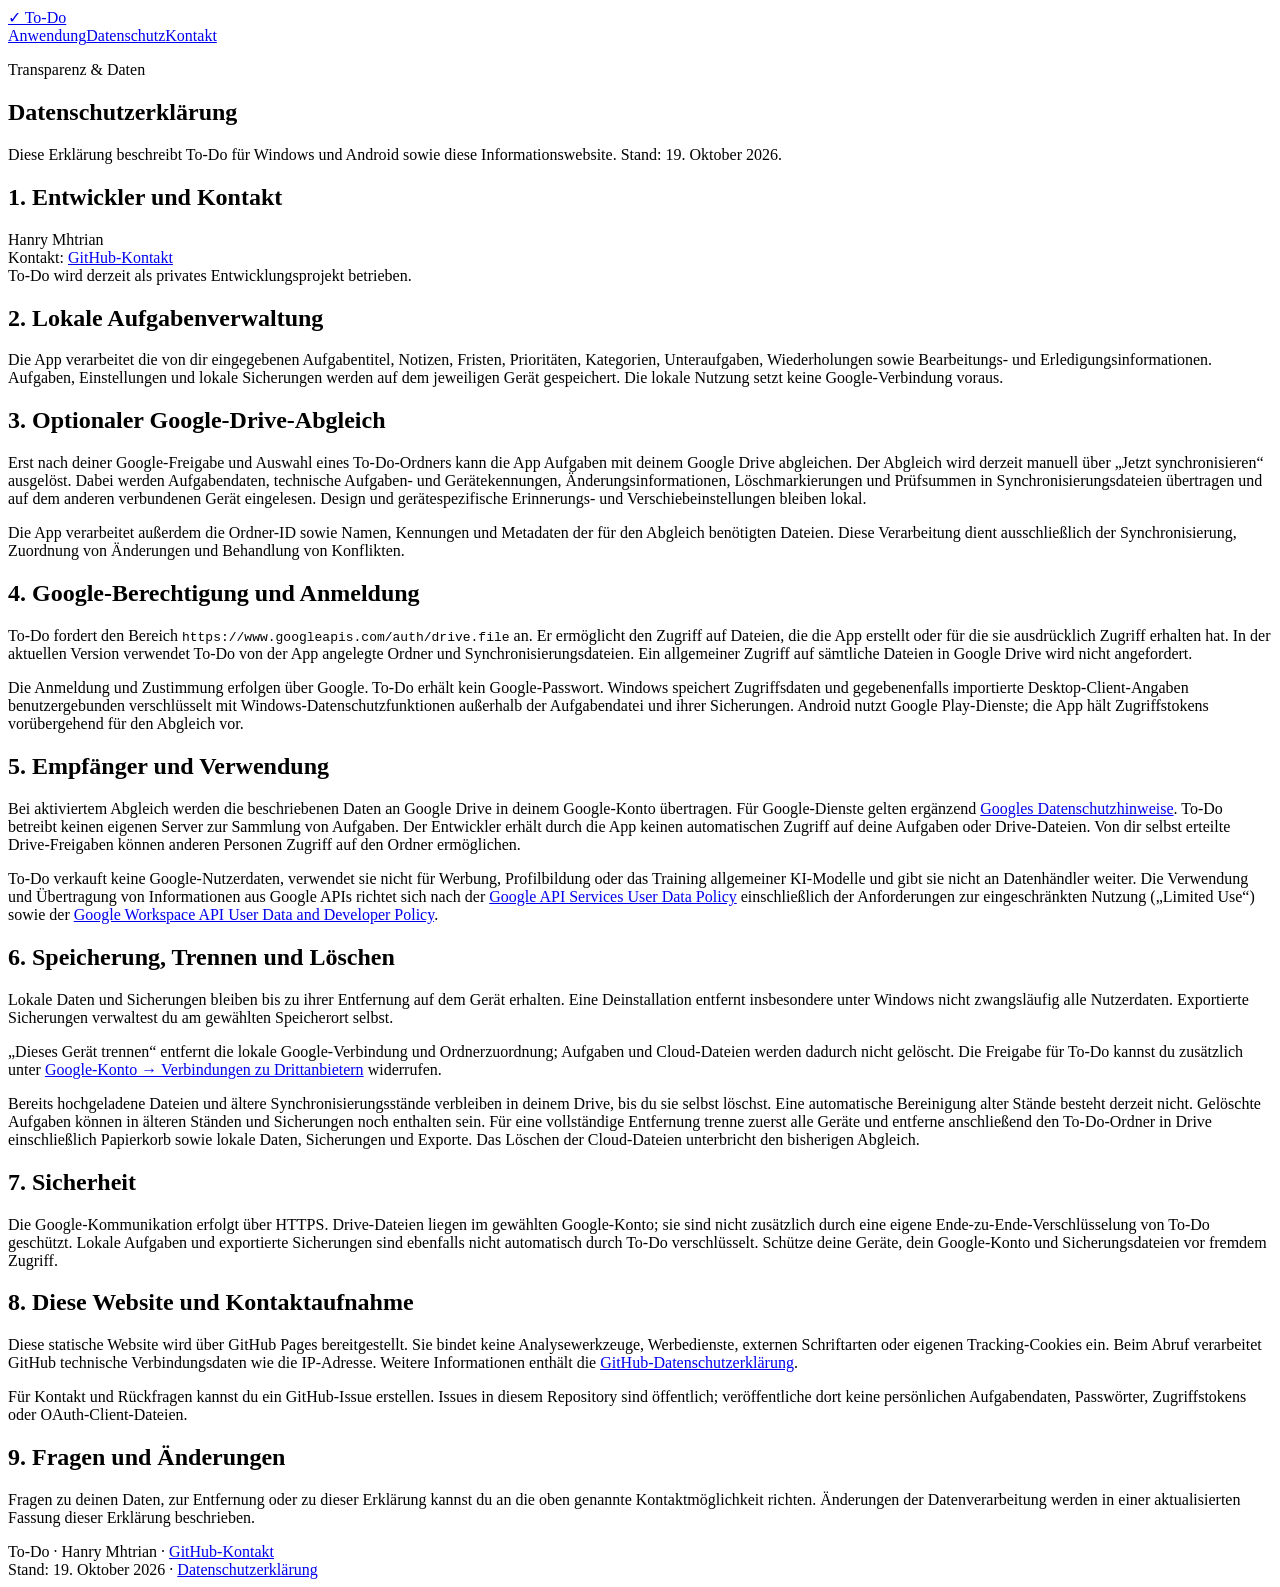
==== datenschutz.html @ 0452b4ba "Add public To-Do app information without private contact data" ====
<!doctype html><html lang="de"><head><meta charset="utf-8"><meta name="viewport" content="width=device-width,initial-scale=1"><meta name="description" content="To-Do für Windows und Android – Aufgabenverwaltung und optionaler Abgleich über das eigene Google Drive."><title>Datenschutzerklärung · To-Do</title><link rel="stylesheet" href="style.css"></head><body><header><a class="brand" href="./">✓ To-Do</a><nav aria-label="Hauptnavigation"><a href="./">Anwendung</a><a href="datenschutz.html">Datenschutz</a><a href="https://github.com/MhtrHan/to-do-app-info/issues">Kontakt</a></nav></header><main><article><p class="tag">Transparenz &amp; Daten</p><h1>Datenschutzerklärung</h1><p>Diese Erklärung beschreibt To-Do für Windows und Android sowie diese Informationswebsite. Stand: 19. Oktober 2026.</p><h2>1. Entwickler und Kontakt</h2><p>Hanry Mhtrian<br>Kontakt: <a href="https://github.com/MhtrHan/to-do-app-info/issues">GitHub-Kontakt</a><br>To-Do wird derzeit als privates Entwicklungsprojekt betrieben.</p><h2>2. Lokale Aufgabenverwaltung</h2><p>Die App verarbeitet die von dir eingegebenen Aufgabentitel, Notizen, Fristen, Prioritäten, Kategorien, Unteraufgaben, Wiederholungen sowie Bearbeitungs- und Erledigungsinformationen. Aufgaben, Einstellungen und lokale Sicherungen werden auf dem jeweiligen Gerät gespeichert. Die lokale Nutzung setzt keine Google-Verbindung voraus.</p><h2>3. Optionaler Google-Drive-Abgleich</h2><p>Erst nach deiner Google-Freigabe und Auswahl eines To-Do-Ordners kann die App Aufgaben mit deinem Google Drive abgleichen. Der Abgleich wird derzeit manuell über „Jetzt synchronisieren“ ausgelöst. Dabei werden Aufgabendaten, technische Aufgaben- und Gerätekennungen, Änderungsinformationen, Löschmarkierungen und Prüfsummen in Synchronisierungsdateien übertragen und auf dem anderen verbundenen Gerät eingelesen. Design und gerätespezifische Erinnerungs- und Verschiebeinstellungen bleiben lokal.</p><p>Die App verarbeitet außerdem die Ordner-ID sowie Namen, Kennungen und Metadaten der für den Abgleich benötigten Dateien. Diese Verarbeitung dient ausschließlich der Synchronisierung, Zuordnung von Änderungen und Behandlung von Konflikten.</p><h2>4. Google-Berechtigung und Anmeldung</h2><p>To-Do fordert den Bereich <code>https://www.googleapis.com/auth/drive.file</code> an. Er ermöglicht den Zugriff auf Dateien, die die App erstellt oder für die sie ausdrücklich Zugriff erhalten hat. In der aktuellen Version verwendet To-Do von der App angelegte Ordner und Synchronisierungsdateien. Ein allgemeiner Zugriff auf sämtliche Dateien in Google Drive wird nicht angefordert.</p><p>Die Anmeldung und Zustimmung erfolgen über Google. To-Do erhält kein Google-Passwort. Windows speichert Zugriffsdaten und gegebenenfalls importierte Desktop-Client-Angaben benutzergebunden verschlüsselt mit Windows-Datenschutzfunktionen außerhalb der Aufgabendatei und ihrer Sicherungen. Android nutzt Google Play-Dienste; die App hält Zugriffstokens vorübergehend für den Abgleich vor.</p><h2>5. Empfänger und Verwendung</h2><p>Bei aktiviertem Abgleich werden die beschriebenen Daten an Google Drive in deinem Google-Konto übertragen. Für Google-Dienste gelten ergänzend <a href="https://policies.google.com/privacy">Googles Datenschutzhinweise</a>. To-Do betreibt keinen eigenen Server zur Sammlung von Aufgaben. Der Entwickler erhält durch die App keinen automatischen Zugriff auf deine Aufgaben oder Drive-Dateien. Von dir selbst erteilte Drive-Freigaben können anderen Personen Zugriff auf den Ordner ermöglichen.</p><p>To-Do verkauft keine Google-Nutzerdaten, verwendet sie nicht für Werbung, Profilbildung oder das Training allgemeiner KI-Modelle und gibt sie nicht an Datenhändler weiter. Die Verwendung und Übertragung von Informationen aus Google APIs richtet sich nach der <a href="https://developers.google.com/terms/api-services-user-data-policy">Google API Services User Data Policy</a> einschließlich der Anforderungen zur eingeschränkten Nutzung („Limited Use“) sowie der <a href="https://developers.google.com/workspace/workspace-api-user-data-developer-policy">Google Workspace API User Data and Developer Policy</a>.</p><h2>6. Speicherung, Trennen und Löschen</h2><p>Lokale Daten und Sicherungen bleiben bis zu ihrer Entfernung auf dem Gerät erhalten. Eine Deinstallation entfernt insbesondere unter Windows nicht zwangsläufig alle Nutzerdaten. Exportierte Sicherungen verwaltest du am gewählten Speicherort selbst.</p><p>„Dieses Gerät trennen“ entfernt die lokale Google-Verbindung und Ordnerzuordnung; Aufgaben und Cloud-Dateien werden dadurch nicht gelöscht. Die Freigabe für To-Do kannst du zusätzlich unter <a href="https://myaccount.google.com/connections">Google-Konto → Verbindungen zu Drittanbietern</a> widerrufen.</p><p>Bereits hochgeladene Dateien und ältere Synchronisierungsstände verbleiben in deinem Drive, bis du sie selbst löschst. Eine automatische Bereinigung alter Stände besteht derzeit nicht. Gelöschte Aufgaben können in älteren Ständen und Sicherungen noch enthalten sein. Für eine vollständige Entfernung trenne zuerst alle Geräte und entferne anschließend den To-Do-Ordner in Drive einschließlich Papierkorb sowie lokale Daten, Sicherungen und Exporte. Das Löschen der Cloud-Dateien unterbricht den bisherigen Abgleich.</p><h2>7. Sicherheit</h2><p>Die Google-Kommunikation erfolgt über HTTPS. Drive-Dateien liegen im gewählten Google-Konto; sie sind nicht zusätzlich durch eine eigene Ende-zu-Ende-Verschlüsselung von To-Do geschützt. Lokale Aufgaben und exportierte Sicherungen sind ebenfalls nicht automatisch durch To-Do verschlüsselt. Schütze deine Geräte, dein Google-Konto und Sicherungsdateien vor fremdem Zugriff.</p><h2>8. Diese Website und Kontaktaufnahme</h2><p>Diese statische Website wird über GitHub Pages bereitgestellt. Sie bindet keine Analysewerkzeuge, Werbedienste, externen Schriftarten oder eigenen Tracking-Cookies ein. Beim Abruf verarbeitet GitHub technische Verbindungsdaten wie die IP-Adresse. Weitere Informationen enthält die <a href="https://docs.github.com/en/site-policy/privacy-policies/github-general-privacy-statement">GitHub-Datenschutzerklärung</a>.</p><p>Für Kontakt und Rückfragen kannst du ein GitHub-Issue erstellen. Issues in diesem Repository sind öffentlich; veröffentliche dort keine persönlichen Aufgabendaten, Passwörter, Zugriffstokens oder OAuth-Client-Dateien.</p><h2>9. Fragen und Änderungen</h2><p>Fragen zu deinen Daten, zur Entfernung oder zu dieser Erklärung kannst du an die oben genannte Kontaktmöglichkeit richten. Änderungen der Datenverarbeitung werden in einer aktualisierten Fassung dieser Erklärung beschrieben.</p></article></main><footer>To-Do · Hanry Mhtrian · <a href="https://github.com/MhtrHan/to-do-app-info/issues">GitHub-Kontakt</a><br>Stand: 19. Oktober 2026 · <a href="datenschutz.html">Datenschutzerklärung</a></footer></body></html>
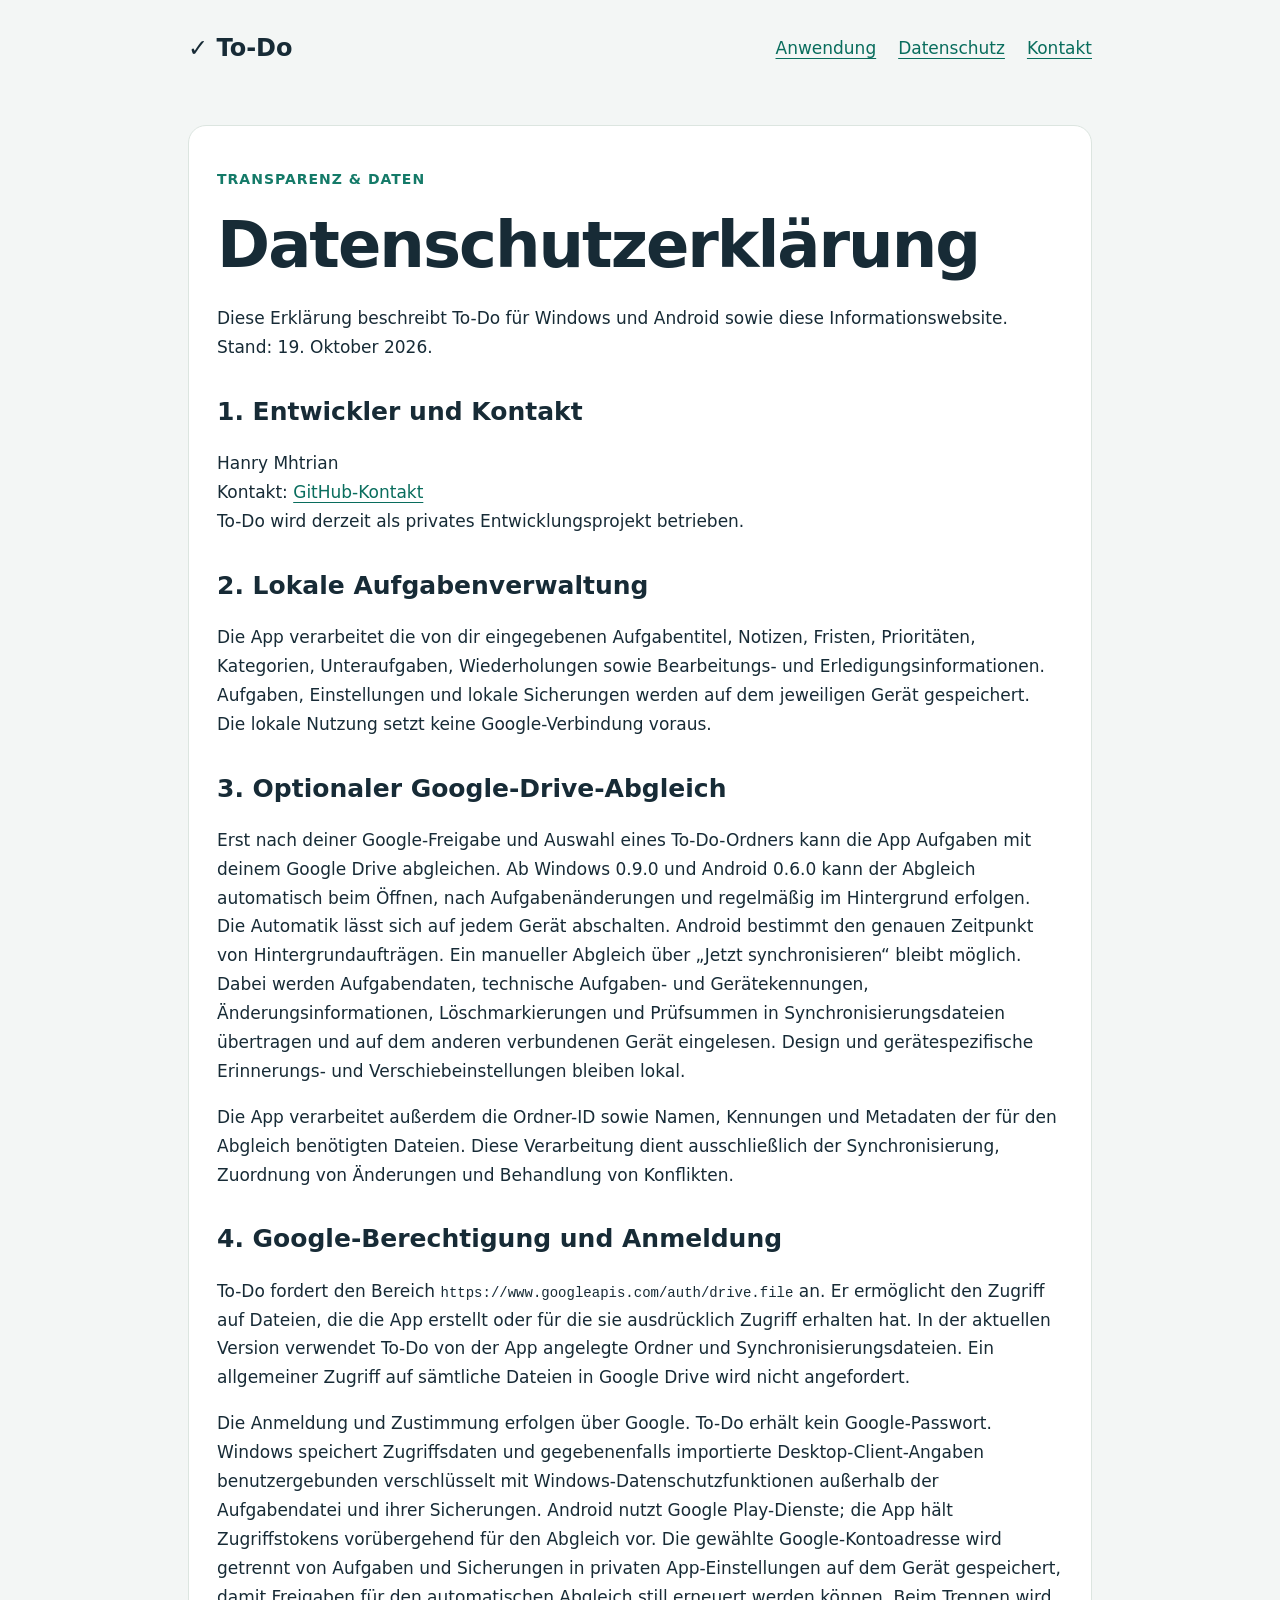
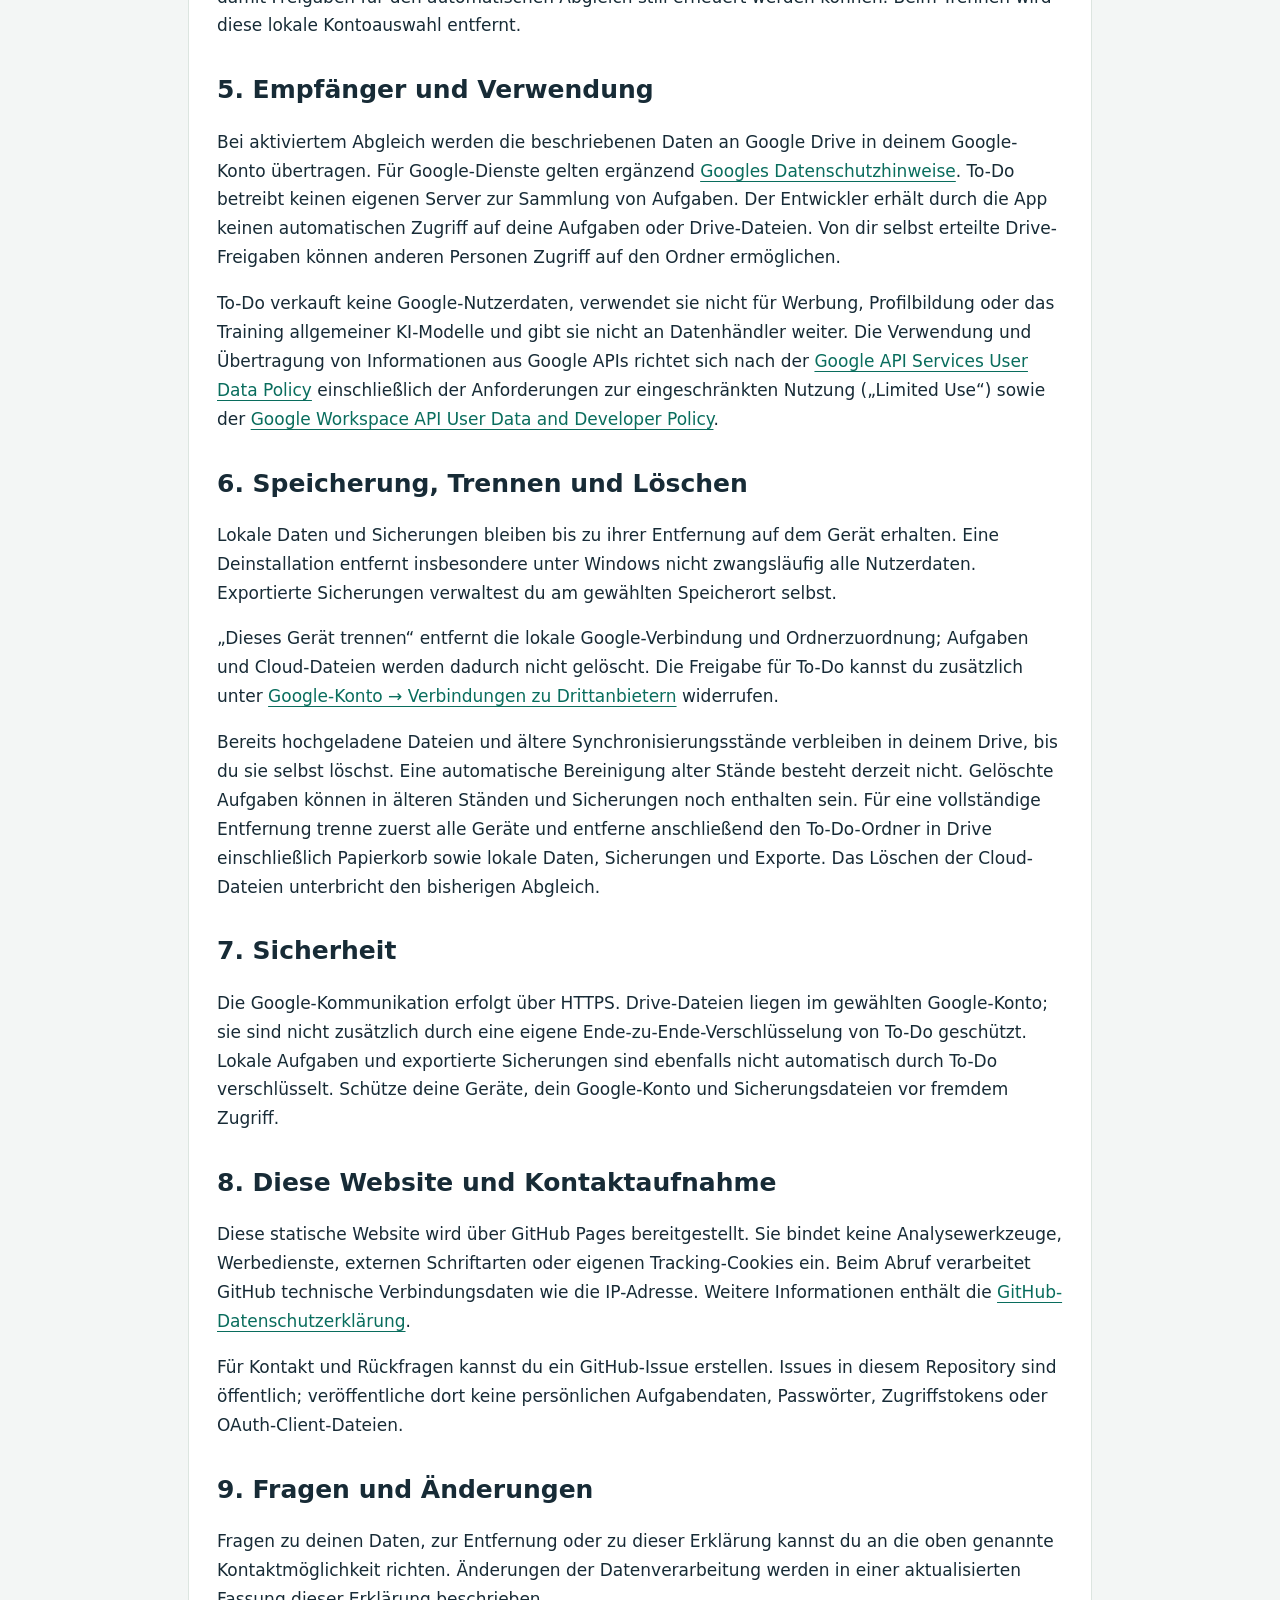
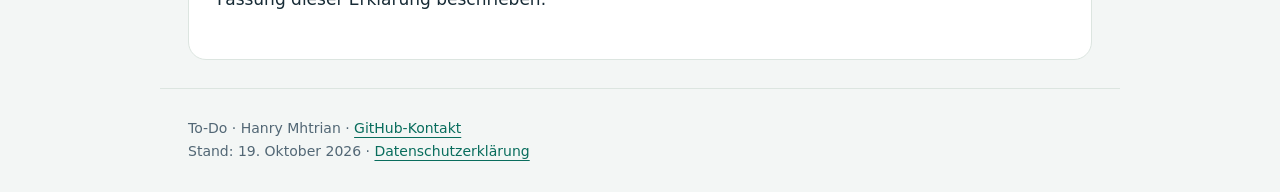
==== commit fd8a73c1: "Describe optional automatic synchronization and local account choice" ====
--- a/datenschutz.html
+++ b/datenschutz.html
@@ -1 +1 @@
-<!doctype html><html lang="de"><head><meta charset="utf-8"><meta name="viewport" content="width=device-width,initial-scale=1"><meta name="description" content="To-Do für Windows und Android – Aufgabenverwaltung und optionaler Abgleich über das eigene Google Drive."><title>Datenschutzerklärung · To-Do</title><link rel="stylesheet" href="style.css"></head><body><header><a class="brand" href="./">✓ To-Do</a><nav aria-label="Hauptnavigation"><a href="./">Anwendung</a><a href="datenschutz.html">Datenschutz</a><a href="https://github.com/MhtrHan/to-do-app-info/issues">Kontakt</a></nav></header><main><article><p class="tag">Transparenz &amp; Daten</p><h1>Datenschutzerklärung</h1><p>Diese Erklärung beschreibt To-Do für Windows und Android sowie diese Informationswebsite. Stand: 19. Oktober 2026.</p><h2>1. Entwickler und Kontakt</h2><p>Hanry Mhtrian<br>Kontakt: <a href="https://github.com/MhtrHan/to-do-app-info/issues">GitHub-Kontakt</a><br>To-Do wird derzeit als privates Entwicklungsprojekt betrieben.</p><h2>2. Lokale Aufgabenverwaltung</h2><p>Die App verarbeitet die von dir eingegebenen Aufgabentitel, Notizen, Fristen, Prioritäten, Kategorien, Unteraufgaben, Wiederholungen sowie Bearbeitungs- und Erledigungsinformationen. Aufgaben, Einstellungen und lokale Sicherungen werden auf dem jeweiligen Gerät gespeichert. Die lokale Nutzung setzt keine Google-Verbindung voraus.</p><h2>3. Optionaler Google-Drive-Abgleich</h2><p>Erst nach deiner Google-Freigabe und Auswahl eines To-Do-Ordners kann die App Aufgaben mit deinem Google Drive abgleichen. Der Abgleich wird derzeit manuell über „Jetzt synchronisieren“ ausgelöst. Dabei werden Aufgabendaten, technische Aufgaben- und Gerätekennungen, Änderungsinformationen, Löschmarkierungen und Prüfsummen in Synchronisierungsdateien übertragen und auf dem anderen verbundenen Gerät eingelesen. Design und gerätespezifische Erinnerungs- und Verschiebeinstellungen bleiben lokal.</p><p>Die App verarbeitet außerdem die Ordner-ID sowie Namen, Kennungen und Metadaten der für den Abgleich benötigten Dateien. Diese Verarbeitung dient ausschließlich der Synchronisierung, Zuordnung von Änderungen und Behandlung von Konflikten.</p><h2>4. Google-Berechtigung und Anmeldung</h2><p>To-Do fordert den Bereich <code>https://www.googleapis.com/auth/drive.file</code> an. Er ermöglicht den Zugriff auf Dateien, die die App erstellt oder für die sie ausdrücklich Zugriff erhalten hat. In der aktuellen Version verwendet To-Do von der App angelegte Ordner und Synchronisierungsdateien. Ein allgemeiner Zugriff auf sämtliche Dateien in Google Drive wird nicht angefordert.</p><p>Die Anmeldung und Zustimmung erfolgen über Google. To-Do erhält kein Google-Passwort. Windows speichert Zugriffsdaten und gegebenenfalls importierte Desktop-Client-Angaben benutzergebunden verschlüsselt mit Windows-Datenschutzfunktionen außerhalb der Aufgabendatei und ihrer Sicherungen. Android nutzt Google Play-Dienste; die App hält Zugriffstokens vorübergehend für den Abgleich vor.</p><h2>5. Empfänger und Verwendung</h2><p>Bei aktiviertem Abgleich werden die beschriebenen Daten an Google Drive in deinem Google-Konto übertragen. Für Google-Dienste gelten ergänzend <a href="https://policies.google.com/privacy">Googles Datenschutzhinweise</a>. To-Do betreibt keinen eigenen Server zur Sammlung von Aufgaben. Der Entwickler erhält durch die App keinen automatischen Zugriff auf deine Aufgaben oder Drive-Dateien. Von dir selbst erteilte Drive-Freigaben können anderen Personen Zugriff auf den Ordner ermöglichen.</p><p>To-Do verkauft keine Google-Nutzerdaten, verwendet sie nicht für Werbung, Profilbildung oder das Training allgemeiner KI-Modelle und gibt sie nicht an Datenhändler weiter. Die Verwendung und Übertragung von Informationen aus Google APIs richtet sich nach der <a href="https://developers.google.com/terms/api-services-user-data-policy">Google API Services User Data Policy</a> einschließlich der Anforderungen zur eingeschränkten Nutzung („Limited Use“) sowie der <a href="https://developers.google.com/workspace/workspace-api-user-data-developer-policy">Google Workspace API User Data and Developer Policy</a>.</p><h2>6. Speicherung, Trennen und Löschen</h2><p>Lokale Daten und Sicherungen bleiben bis zu ihrer Entfernung auf dem Gerät erhalten. Eine Deinstallation entfernt insbesondere unter Windows nicht zwangsläufig alle Nutzerdaten. Exportierte Sicherungen verwaltest du am gewählten Speicherort selbst.</p><p>„Dieses Gerät trennen“ entfernt die lokale Google-Verbindung und Ordnerzuordnung; Aufgaben und Cloud-Dateien werden dadurch nicht gelöscht. Die Freigabe für To-Do kannst du zusätzlich unter <a href="https://myaccount.google.com/connections">Google-Konto → Verbindungen zu Drittanbietern</a> widerrufen.</p><p>Bereits hochgeladene Dateien und ältere Synchronisierungsstände verbleiben in deinem Drive, bis du sie selbst löschst. Eine automatische Bereinigung alter Stände besteht derzeit nicht. Gelöschte Aufgaben können in älteren Ständen und Sicherungen noch enthalten sein. Für eine vollständige Entfernung trenne zuerst alle Geräte und entferne anschließend den To-Do-Ordner in Drive einschließlich Papierkorb sowie lokale Daten, Sicherungen und Exporte. Das Löschen der Cloud-Dateien unterbricht den bisherigen Abgleich.</p><h2>7. Sicherheit</h2><p>Die Google-Kommunikation erfolgt über HTTPS. Drive-Dateien liegen im gewählten Google-Konto; sie sind nicht zusätzlich durch eine eigene Ende-zu-Ende-Verschlüsselung von To-Do geschützt. Lokale Aufgaben und exportierte Sicherungen sind ebenfalls nicht automatisch durch To-Do verschlüsselt. Schütze deine Geräte, dein Google-Konto und Sicherungsdateien vor fremdem Zugriff.</p><h2>8. Diese Website und Kontaktaufnahme</h2><p>Diese statische Website wird über GitHub Pages bereitgestellt. Sie bindet keine Analysewerkzeuge, Werbedienste, externen Schriftarten oder eigenen Tracking-Cookies ein. Beim Abruf verarbeitet GitHub technische Verbindungsdaten wie die IP-Adresse. Weitere Informationen enthält die <a href="https://docs.github.com/en/site-policy/privacy-policies/github-general-privacy-statement">GitHub-Datenschutzerklärung</a>.</p><p>Für Kontakt und Rückfragen kannst du ein GitHub-Issue erstellen. Issues in diesem Repository sind öffentlich; veröffentliche dort keine persönlichen Aufgabendaten, Passwörter, Zugriffstokens oder OAuth-Client-Dateien.</p><h2>9. Fragen und Änderungen</h2><p>Fragen zu deinen Daten, zur Entfernung oder zu dieser Erklärung kannst du an die oben genannte Kontaktmöglichkeit richten. Änderungen der Datenverarbeitung werden in einer aktualisierten Fassung dieser Erklärung beschrieben.</p></article></main><footer>To-Do · Hanry Mhtrian · <a href="https://github.com/MhtrHan/to-do-app-info/issues">GitHub-Kontakt</a><br>Stand: 19. Oktober 2026 · <a href="datenschutz.html">Datenschutzerklärung</a></footer></body></html>+<!doctype html><html lang="de"><head><meta charset="utf-8"><meta name="viewport" content="width=device-width,initial-scale=1"><meta name="description" content="To-Do für Windows und Android – Aufgabenverwaltung und optionaler Abgleich über das eigene Google Drive."><title>Datenschutzerklärung · To-Do</title><link rel="stylesheet" href="style.css"></head><body><header><a class="brand" href="./">✓ To-Do</a><nav aria-label="Hauptnavigation"><a href="./">Anwendung</a><a href="datenschutz.html">Datenschutz</a><a href="https://github.com/MhtrHan/to-do-app-info/issues">Kontakt</a></nav></header><main><article><p class="tag">Transparenz &amp; Daten</p><h1>Datenschutzerklärung</h1><p>Diese Erklärung beschreibt To-Do für Windows und Android sowie diese Informationswebsite. Stand: 19. Oktober 2026.</p><h2>1. Entwickler und Kontakt</h2><p>Hanry Mhtrian<br>Kontakt: <a href="https://github.com/MhtrHan/to-do-app-info/issues">GitHub-Kontakt</a><br>To-Do wird derzeit als privates Entwicklungsprojekt betrieben.</p><h2>2. Lokale Aufgabenverwaltung</h2><p>Die App verarbeitet die von dir eingegebenen Aufgabentitel, Notizen, Fristen, Prioritäten, Kategorien, Unteraufgaben, Wiederholungen sowie Bearbeitungs- und Erledigungsinformationen. Aufgaben, Einstellungen und lokale Sicherungen werden auf dem jeweiligen Gerät gespeichert. Die lokale Nutzung setzt keine Google-Verbindung voraus.</p><h2>3. Optionaler Google-Drive-Abgleich</h2><p>Erst nach deiner Google-Freigabe und Auswahl eines To-Do-Ordners kann die App Aufgaben mit deinem Google Drive abgleichen. Ab Windows 0.9.0 und Android 0.6.0 kann der Abgleich automatisch beim Öffnen, nach Aufgabenänderungen und regelmäßig im Hintergrund erfolgen. Die Automatik lässt sich auf jedem Gerät abschalten. Android bestimmt den genauen Zeitpunkt von Hintergrundaufträgen. Ein manueller Abgleich über „Jetzt synchronisieren“ bleibt möglich. Dabei werden Aufgabendaten, technische Aufgaben- und Gerätekennungen, Änderungsinformationen, Löschmarkierungen und Prüfsummen in Synchronisierungsdateien übertragen und auf dem anderen verbundenen Gerät eingelesen. Design und gerätespezifische Erinnerungs- und Verschiebeinstellungen bleiben lokal.</p><p>Die App verarbeitet außerdem die Ordner-ID sowie Namen, Kennungen und Metadaten der für den Abgleich benötigten Dateien. Diese Verarbeitung dient ausschließlich der Synchronisierung, Zuordnung von Änderungen und Behandlung von Konflikten.</p><h2>4. Google-Berechtigung und Anmeldung</h2><p>To-Do fordert den Bereich <code>https://www.googleapis.com/auth/drive.file</code> an. Er ermöglicht den Zugriff auf Dateien, die die App erstellt oder für die sie ausdrücklich Zugriff erhalten hat. In der aktuellen Version verwendet To-Do von der App angelegte Ordner und Synchronisierungsdateien. Ein allgemeiner Zugriff auf sämtliche Dateien in Google Drive wird nicht angefordert.</p><p>Die Anmeldung und Zustimmung erfolgen über Google. To-Do erhält kein Google-Passwort. Windows speichert Zugriffsdaten und gegebenenfalls importierte Desktop-Client-Angaben benutzergebunden verschlüsselt mit Windows-Datenschutzfunktionen außerhalb der Aufgabendatei und ihrer Sicherungen. Android nutzt Google Play-Dienste; die App hält Zugriffstokens vorübergehend für den Abgleich vor. Die gewählte Google-Kontoadresse wird getrennt von Aufgaben und Sicherungen in privaten App-Einstellungen auf dem Gerät gespeichert, damit Freigaben für den automatischen Abgleich still erneuert werden können. Beim Trennen wird diese lokale Kontoauswahl entfernt.</p><h2>5. Empfänger und Verwendung</h2><p>Bei aktiviertem Abgleich werden die beschriebenen Daten an Google Drive in deinem Google-Konto übertragen. Für Google-Dienste gelten ergänzend <a href="https://policies.google.com/privacy">Googles Datenschutzhinweise</a>. To-Do betreibt keinen eigenen Server zur Sammlung von Aufgaben. Der Entwickler erhält durch die App keinen automatischen Zugriff auf deine Aufgaben oder Drive-Dateien. Von dir selbst erteilte Drive-Freigaben können anderen Personen Zugriff auf den Ordner ermöglichen.</p><p>To-Do verkauft keine Google-Nutzerdaten, verwendet sie nicht für Werbung, Profilbildung oder das Training allgemeiner KI-Modelle und gibt sie nicht an Datenhändler weiter. Die Verwendung und Übertragung von Informationen aus Google APIs richtet sich nach der <a href="https://developers.google.com/terms/api-services-user-data-policy">Google API Services User Data Policy</a> einschließlich der Anforderungen zur eingeschränkten Nutzung („Limited Use“) sowie der <a href="https://developers.google.com/workspace/workspace-api-user-data-developer-policy">Google Workspace API User Data and Developer Policy</a>.</p><h2>6. Speicherung, Trennen und Löschen</h2><p>Lokale Daten und Sicherungen bleiben bis zu ihrer Entfernung auf dem Gerät erhalten. Eine Deinstallation entfernt insbesondere unter Windows nicht zwangsläufig alle Nutzerdaten. Exportierte Sicherungen verwaltest du am gewählten Speicherort selbst.</p><p>„Dieses Gerät trennen“ entfernt die lokale Google-Verbindung und Ordnerzuordnung; Aufgaben und Cloud-Dateien werden dadurch nicht gelöscht. Die Freigabe für To-Do kannst du zusätzlich unter <a href="https://myaccount.google.com/connections">Google-Konto → Verbindungen zu Drittanbietern</a> widerrufen.</p><p>Bereits hochgeladene Dateien und ältere Synchronisierungsstände verbleiben in deinem Drive, bis du sie selbst löschst. Eine automatische Bereinigung alter Stände besteht derzeit nicht. Gelöschte Aufgaben können in älteren Ständen und Sicherungen noch enthalten sein. Für eine vollständige Entfernung trenne zuerst alle Geräte und entferne anschließend den To-Do-Ordner in Drive einschließlich Papierkorb sowie lokale Daten, Sicherungen und Exporte. Das Löschen der Cloud-Dateien unterbricht den bisherigen Abgleich.</p><h2>7. Sicherheit</h2><p>Die Google-Kommunikation erfolgt über HTTPS. Drive-Dateien liegen im gewählten Google-Konto; sie sind nicht zusätzlich durch eine eigene Ende-zu-Ende-Verschlüsselung von To-Do geschützt. Lokale Aufgaben und exportierte Sicherungen sind ebenfalls nicht automatisch durch To-Do verschlüsselt. Schütze deine Geräte, dein Google-Konto und Sicherungsdateien vor fremdem Zugriff.</p><h2>8. Diese Website und Kontaktaufnahme</h2><p>Diese statische Website wird über GitHub Pages bereitgestellt. Sie bindet keine Analysewerkzeuge, Werbedienste, externen Schriftarten oder eigenen Tracking-Cookies ein. Beim Abruf verarbeitet GitHub technische Verbindungsdaten wie die IP-Adresse. Weitere Informationen enthält die <a href="https://docs.github.com/en/site-policy/privacy-policies/github-general-privacy-statement">GitHub-Datenschutzerklärung</a>.</p><p>Für Kontakt und Rückfragen kannst du ein GitHub-Issue erstellen. Issues in diesem Repository sind öffentlich; veröffentliche dort keine persönlichen Aufgabendaten, Passwörter, Zugriffstokens oder OAuth-Client-Dateien.</p><h2>9. Fragen und Änderungen</h2><p>Fragen zu deinen Daten, zur Entfernung oder zu dieser Erklärung kannst du an die oben genannte Kontaktmöglichkeit richten. Änderungen der Datenverarbeitung werden in einer aktualisierten Fassung dieser Erklärung beschrieben.</p></article></main><footer>To-Do · Hanry Mhtrian · <a href="https://github.com/MhtrHan/to-do-app-info/issues">GitHub-Kontakt</a><br>Stand: 19. Oktober 2026 · <a href="datenschutz.html">Datenschutzerklärung</a></footer></body></html>
--- a/style.css
+++ b/style.css
@@ -0,0 +1 @@
+:root{color-scheme:light;--ink:#172b36;--muted:#526775;--accent:#147a68}*{box-sizing:border-box}body{margin:0;background:#f3f6f5;color:var(--ink);font:17px/1.7 system-ui,sans-serif}header,main,footer{max-width:960px;margin:auto;padding:28px}header{display:flex;justify-content:space-between;align-items:center;gap:20px;flex-wrap:wrap}.brand{font-size:24px;font-weight:800;text-decoration:none;color:var(--ink)}nav{display:flex;gap:22px;flex-wrap:wrap}a{color:#096d5d;text-underline-offset:4px}a:focus-visible{outline:3px solid #147a68;outline-offset:5px}.hero{padding:48px 0 30px}.tag{color:var(--accent);font-weight:700;font-size:14px;letter-spacing:1px;text-transform:uppercase}h1{font-size:clamp(36px,7vw,64px);line-height:1.1;letter-spacing:-2px;margin:18px 0 24px}h2{font-size:25px;line-height:1.3;margin-top:34px}.intro{font-size:21px;max-width:730px;color:var(--muted)}.cards{display:grid;grid-template-columns:repeat(auto-fit,minmax(220px,1fr));gap:18px}.card,article{background:#fff;border:1px solid #dce5e0;border-radius:18px;padding:28px}.card h2{margin-top:0}.note{border-left:4px solid var(--accent);padding:12px 22px;background:#e5f1ec;border-radius:0 12px 12px 0;margin:30px 0}footer{font-size:14px;color:var(--muted);border-top:1px solid #dce5e0}code{overflow-wrap:anywhere;font-size:14px}li{margin:10px 0}@media(max-width:550px){header,main,footer{padding:20px}article{padding:22px}h1{letter-spacing:-1px}}
